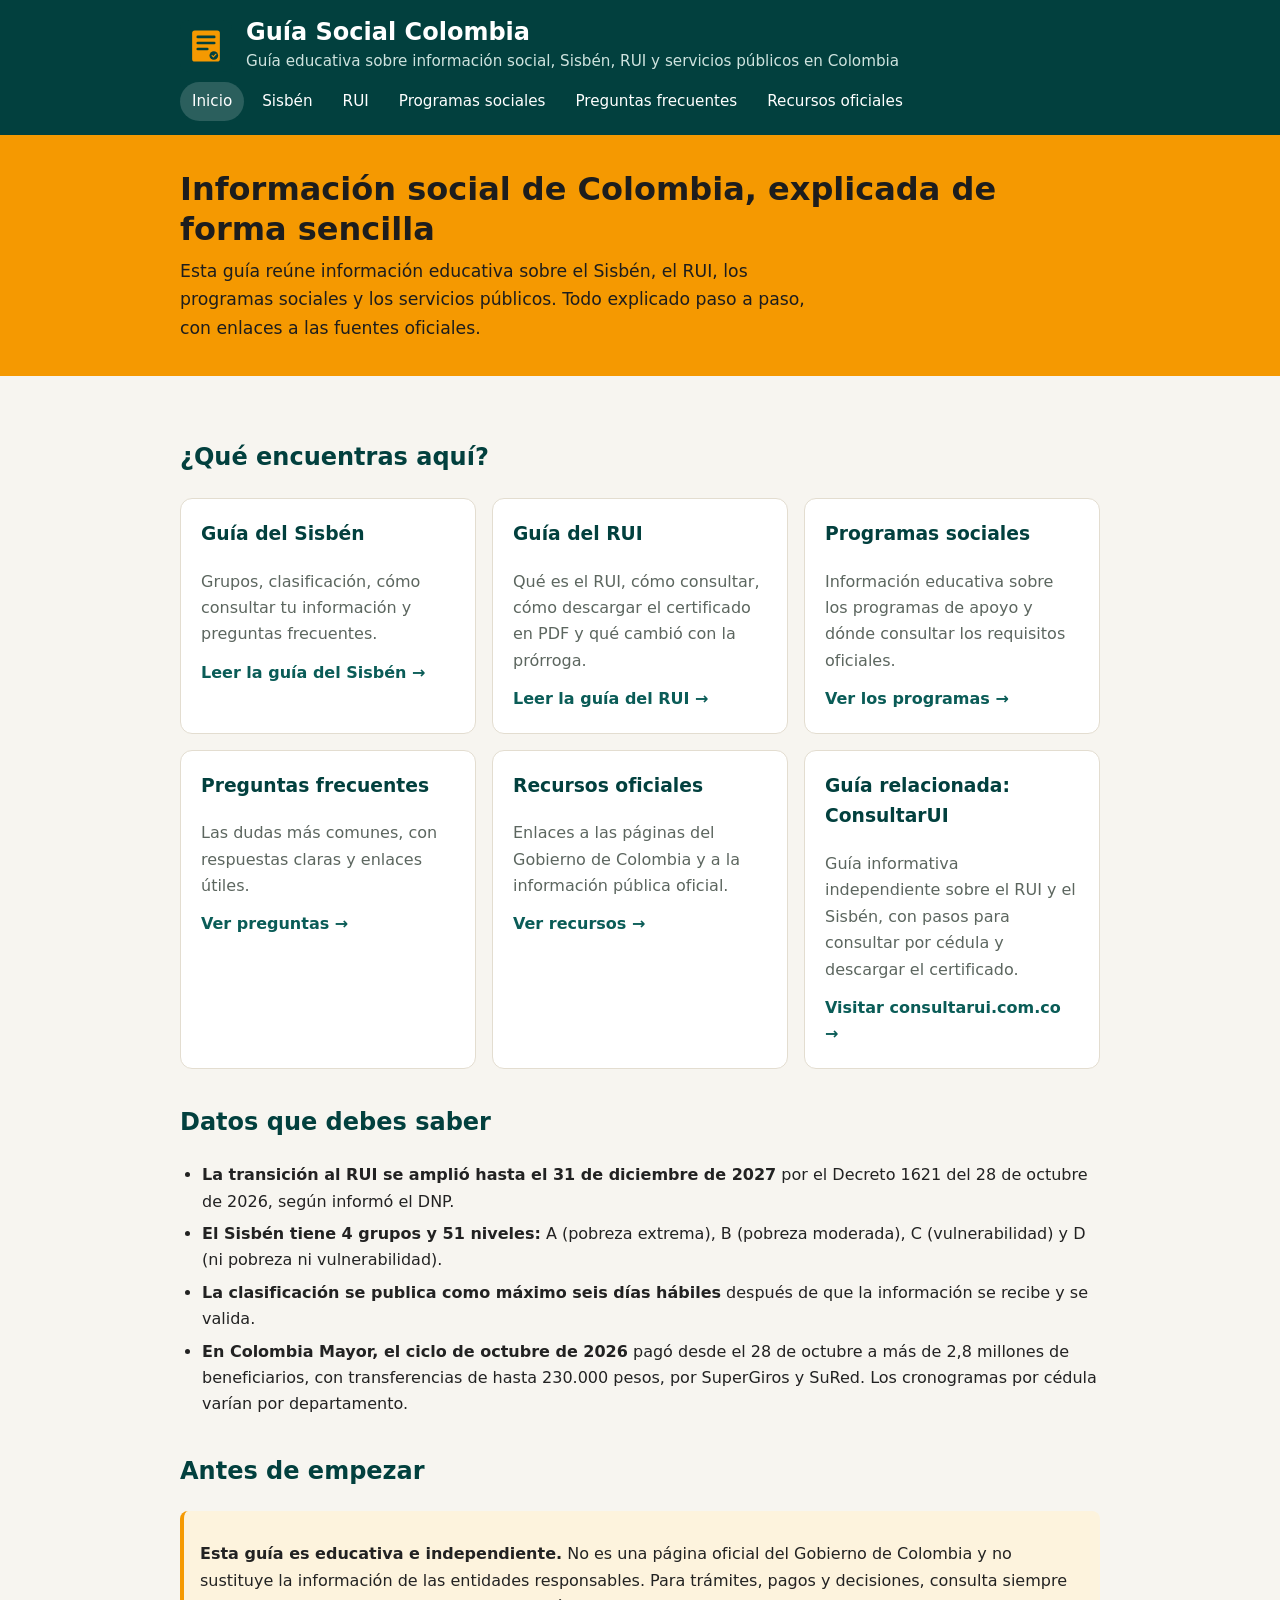
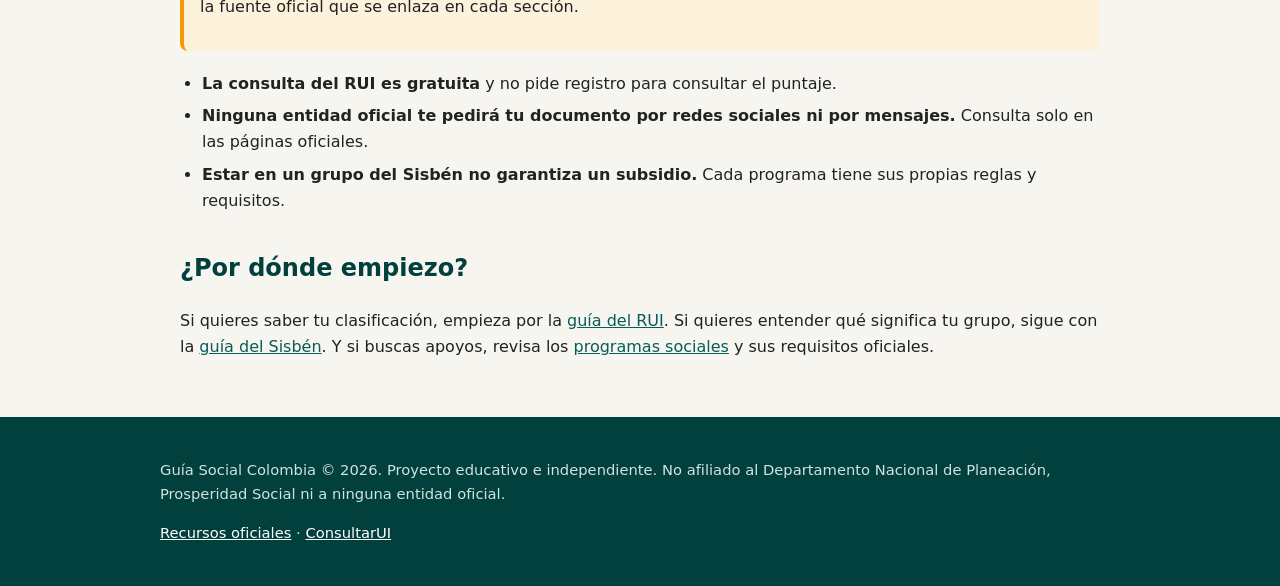
==== index.html @ 14fcf18b "Initial site: Guia Social Colombia" ====
<!DOCTYPE html>
<html lang="es">
<head>
<meta charset="UTF-8">
<meta name="viewport" content="width=device-width, initial-scale=1.0">
<title>Guía Social Colombia: Sisbén, RUI y programas sociales</title>
<meta name="description" content="Guía educativa sobre información social, Sisbén, RUI y servicios públicos en Colombia. Explicaciones sencillas, pasos para consultar y enlaces oficiales.">
<link rel="canonical" href="https://adrianbrooks09.github.io/Guia-Social-Colombia/">
<meta property="og:title" content="Guía Social Colombia: Sisbén, RUI y programas sociales">
<meta property="og:description" content="Guía educativa sobre información social, Sisbén, RUI y servicios públicos en Colombia.">
<meta property="og:type" content="website">
<meta property="og:url" content="https://adrianbrooks09.github.io/Guia-Social-Colombia/">
<link rel="stylesheet" href="style.css">
</head>
<body>
<header class="site">
  <div class="topbar">
    <img src="images/logo.svg" alt="Logo Guía Social Colombia">
    <div>
      <div class="name">Guía Social Colombia</div>
      <div class="tag">Guía educativa sobre información social, Sisbén, RUI y servicios públicos en Colombia</div>
    </div>
  </div>
  <nav class="main">
    <a href="index.html">Inicio</a>
    <a href="pages/sisben.html">Sisbén</a>
    <a href="pages/rui.html">RUI</a>
    <a href="pages/programas-sociales.html">Programas sociales</a>
    <a href="pages/preguntas-frecuentes.html">Preguntas frecuentes</a>
    <a href="pages/recursos-oficiales.html">Recursos oficiales</a>
  </nav>
</header>

<section class="hero">
  <div class="hero-inner">
    <h1>Información social de Colombia, explicada de forma sencilla</h1>
    <p>Esta guía reúne información educativa sobre el Sisbén, el RUI, los programas sociales y los servicios públicos. Todo explicado paso a paso, con enlaces a las fuentes oficiales.</p>
  </div>
</section>

<main>
  <h2>¿Qué encuentras aquí?</h2>
  <div class="cards">
    <div class="card">
      <h3>Guía del Sisbén</h3>
      <p>Grupos, clasificación, cómo consultar tu información y preguntas frecuentes.</p>
      <a href="pages/sisben.html">Leer la guía del Sisbén &rarr;</a>
    </div>
    <div class="card">
      <h3>Guía del RUI</h3>
      <p>Qué es el RUI, cómo consultar, cómo descargar el certificado en PDF y qué cambió con la prórroga.</p>
      <a href="pages/rui.html">Leer la guía del RUI &rarr;</a>
    </div>
    <div class="card">
      <h3>Programas sociales</h3>
      <p>Información educativa sobre los programas de apoyo y dónde consultar los requisitos oficiales.</p>
      <a href="pages/programas-sociales.html">Ver los programas &rarr;</a>
    </div>
    <div class="card">
      <h3>Preguntas frecuentes</h3>
      <p>Las dudas más comunes, con respuestas claras y enlaces útiles.</p>
      <a href="pages/preguntas-frecuentes.html">Ver preguntas &rarr;</a>
    </div>
    <div class="card">
      <h3>Recursos oficiales</h3>
      <p>Enlaces a las páginas del Gobierno de Colombia y a la información pública oficial.</p>
      <a href="pages/recursos-oficiales.html">Ver recursos &rarr;</a>
    </div>
    <div class="card">
      <h3>Guía relacionada: ConsultarUI</h3>
      <p>Guía informativa independiente sobre el RUI y el Sisbén, con pasos para consultar por cédula y descargar el certificado.</p>
      <a href="https://consultarui.com.co/" target="_blank" rel="noopener">Visitar consultarui.com.co &rarr;</a>
    </div>
  </div>

  <h2>Datos que debes saber</h2>
  <ul>
    <li><strong>La transición al RUI se amplió hasta el 31 de diciembre de 2027</strong> por el Decreto 1621 del 28 de octubre de 2026, según informó el DNP.</li>
    <li><strong>El Sisbén tiene 4 grupos y 51 niveles:</strong> A (pobreza extrema), B (pobreza moderada), C (vulnerabilidad) y D (ni pobreza ni vulnerabilidad).</li>
    <li><strong>La clasificación se publica como máximo seis días hábiles</strong> después de que la información se recibe y se valida.</li>
    <li><strong>En Colombia Mayor, el ciclo de octubre de 2026</strong> pagó desde el 28 de octubre a más de 2,8 millones de beneficiarios, con transferencias de hasta 230.000 pesos, por SuperGiros y SuRed. Los cronogramas por cédula varían por departamento.</li>
  </ul>

  <h2>Antes de empezar</h2>
  <div class="note">
    <p><strong>Esta guía es educativa e independiente.</strong> No es una página oficial del Gobierno de Colombia y no sustituye la información de las entidades responsables. Para trámites, pagos y decisiones, consulta siempre la fuente oficial que se enlaza en cada sección.</p>
  </div>
  <ul>
    <li><strong>La consulta del RUI es gratuita</strong> y no pide registro para consultar el puntaje.</li>
    <li><strong>Ninguna entidad oficial te pedirá tu documento por redes sociales ni por mensajes.</strong> Consulta solo en las páginas oficiales.</li>
    <li><strong>Estar en un grupo del Sisbén no garantiza un subsidio.</strong> Cada programa tiene sus propias reglas y requisitos.</li>
  </ul>

  <h2>¿Por dónde empiezo?</h2>
  <p>Si quieres saber tu clasificación, empieza por la <a href="pages/rui.html">guía del RUI</a>. Si quieres entender qué significa tu grupo, sigue con la <a href="pages/sisben.html">guía del Sisbén</a>. Y si buscas apoyos, revisa los <a href="pages/programas-sociales.html">programas sociales</a> y sus requisitos oficiales.</p>
</main>

<footer class="site">
  <div class="inner">
    <p>Guía Social Colombia &copy; <span id="year">2026</span>. Proyecto educativo e independiente. No afiliado al Departamento Nacional de Planeación, Prosperidad Social ni a ninguna entidad oficial.</p>
    <p><a href="pages/recursos-oficiales.html">Recursos oficiales</a> · <a href="https://consultarui.com.co/" target="_blank" rel="noopener">ConsultarUI</a></p>
  </div>
</footer>
<script src="script.js"></script>
</body>
</html>
---- style.css ----
:root {
  --teal: #02403e;
  --teal-light: #0a5c57;
  --yellow: #f59901;
  --yellow-soft: #fdf3dd;
  --bg: #f7f5f0;
  --card: #ffffff;
  --text: #222222;
  --muted: #5c665f;
  --line: #e3ddd0;
  --radius: 12px;
}

* { box-sizing: border-box; }

body {
  margin: 0;
  font-family: system-ui, -apple-system, "Segoe UI", Roboto, Arial, sans-serif;
  background: var(--bg);
  color: var(--text);
  line-height: 1.65;
}

a { color: var(--teal-light); }

header.site {
  background: var(--teal);
  color: #fff;
  padding: 0;
}

.topbar {
  max-width: 960px;
  margin: 0 auto;
  padding: 18px 20px 8px;
  display: flex;
  align-items: center;
  gap: 14px;
}

.topbar img { width: 52px; height: 52px; }

.topbar .name { font-size: 1.5rem; font-weight: 800; line-height: 1.2; }
.topbar .tag { font-size: 0.95rem; color: #cfe3df; margin-top: 2px; }

nav.main {
  max-width: 960px;
  margin: 0 auto;
  padding: 0 20px 14px;
  display: flex;
  flex-wrap: wrap;
  gap: 6px;
}

nav.main a {
  color: #fff;
  text-decoration: none;
  padding: 7px 12px;
  border-radius: 999px;
  font-size: 0.95rem;
}

nav.main a:hover, nav.main a.active { background: rgba(255, 255, 255, 0.16); }

.hero {
  background: var(--yellow);
  color: #1d1d1d;
}

.hero-inner {
  max-width: 960px;
  margin: 0 auto;
  padding: 34px 20px;
}

.hero h1 { margin: 0 0 8px; font-size: 2rem; line-height: 1.25; }
.hero p { margin: 0; font-size: 1.08rem; max-width: 640px; }

main { max-width: 960px; margin: 0 auto; padding: 28px 20px 40px; }

h2 { color: var(--teal); margin-top: 34px; }
h3 { color: var(--teal); margin-top: 26px; }

.cards {
  display: grid;
  grid-template-columns: repeat(auto-fit, minmax(240px, 1fr));
  gap: 16px;
  margin-top: 20px;
}

.card {
  background: var(--card);
  border: 1px solid var(--line);
  border-radius: var(--radius);
  padding: 20px;
}

.card h3 { margin-top: 0; }
.card p { margin-bottom: 12px; color: var(--muted); }
.card a { font-weight: 700; text-decoration: none; }

.note {
  background: var(--yellow-soft);
  border-left: 4px solid var(--yellow);
  border-radius: 8px;
  padding: 14px 16px;
  margin: 20px 0;
}

.warn {
  background: #fdf0e8;
  border-left: 4px solid #c0392b;
  border-radius: 8px;
  padding: 14px 16px;
  margin: 20px 0;
}

table {
  width: 100%;
  border-collapse: collapse;
  margin: 16px 0;
  background: var(--card);
}

th, td {
  border: 1px solid var(--line);
  padding: 10px 12px;
  text-align: left;
  vertical-align: top;
}

th { background: var(--teal); color: #fff; }

ul, ol { padding-left: 22px; }
li { margin-bottom: 6px; }

details {
  background: var(--card);
  border: 1px solid var(--line);
  border-radius: var(--radius);
  padding: 14px 16px;
  margin-bottom: 12px;
}

details summary {
  font-weight: 700;
  color: var(--teal);
  cursor: pointer;
}

footer.site {
  background: var(--teal);
  color: #cfe3df;
  padding: 26px 20px;
  font-size: 0.92rem;
}

footer.site .inner { max-width: 960px; margin: 0 auto; }
footer.site a { color: #fff; }

.steps li { margin-bottom: 10px; }

@media (max-width: 600px) {
  .hero h1 { font-size: 1.55rem; }
  .topbar .name { font-size: 1.25rem; }
}
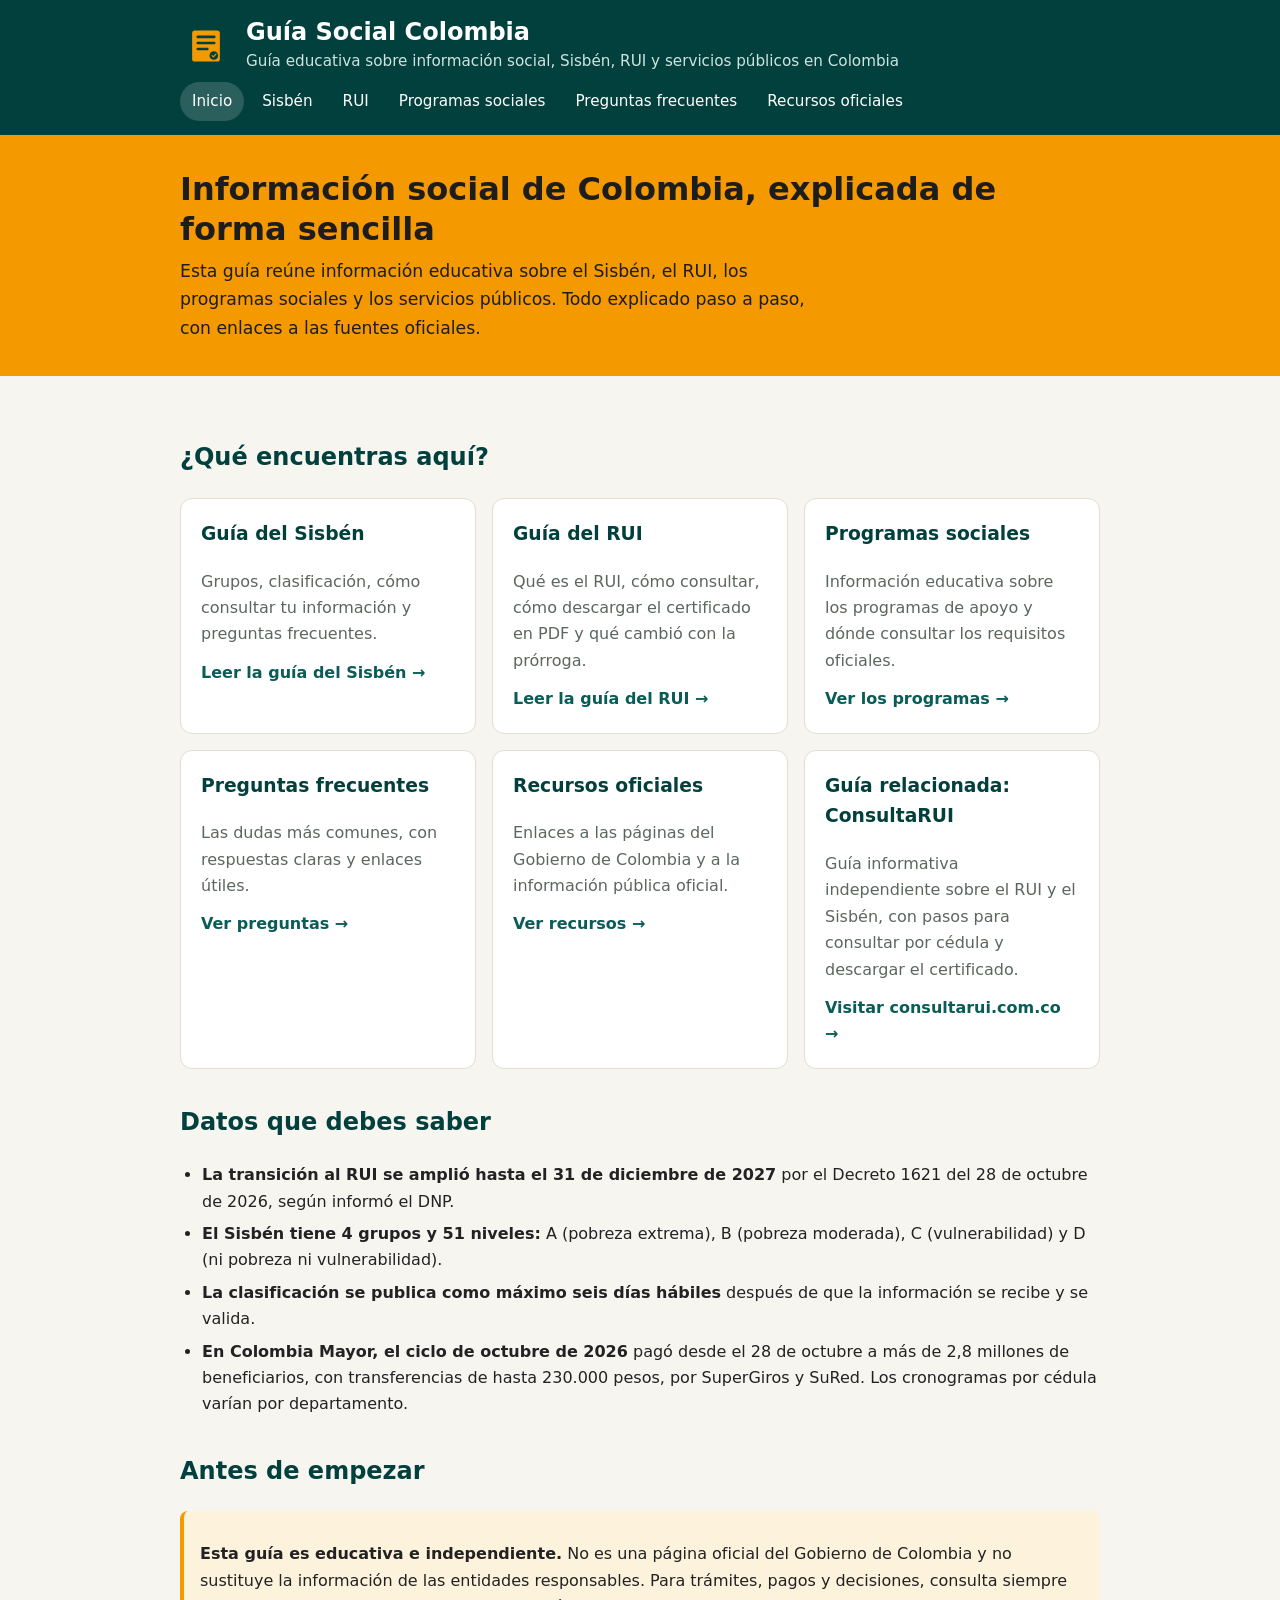
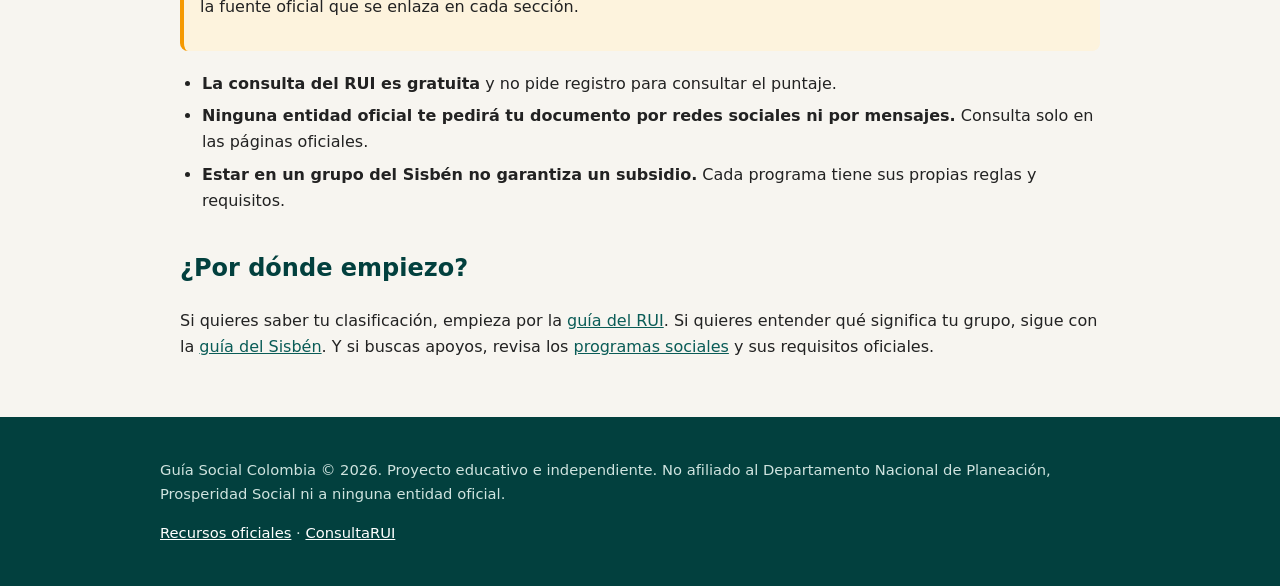
==== commit a93f7091: "Rename related guide to ConsultaRUI" ====
--- a/index.html
+++ b/index.html
@@ -67,7 +67,7 @@
       <a href="pages/recursos-oficiales.html">Ver recursos &rarr;</a>
     </div>
     <div class="card">
-      <h3>Guía relacionada: ConsultarUI</h3>
+      <h3>Guía relacionada: ConsultaRUI</h3>
       <p>Guía informativa independiente sobre el RUI y el Sisbén, con pasos para consultar por cédula y descargar el certificado.</p>
       <a href="https://consultarui.com.co/" target="_blank" rel="noopener">Visitar consultarui.com.co &rarr;</a>
     </div>
@@ -98,7 +98,7 @@
 <footer class="site">
   <div class="inner">
     <p>Guía Social Colombia &copy; <span id="year">2026</span>. Proyecto educativo e independiente. No afiliado al Departamento Nacional de Planeación, Prosperidad Social ni a ninguna entidad oficial.</p>
-    <p><a href="pages/recursos-oficiales.html">Recursos oficiales</a> · <a href="https://consultarui.com.co/" target="_blank" rel="noopener">ConsultarUI</a></p>
+    <p><a href="pages/recursos-oficiales.html">Recursos oficiales</a> · <a href="https://consultarui.com.co/" target="_blank" rel="noopener">ConsultaRUI</a></p>
   </div>
 </footer>
 <script src="script.js"></script>
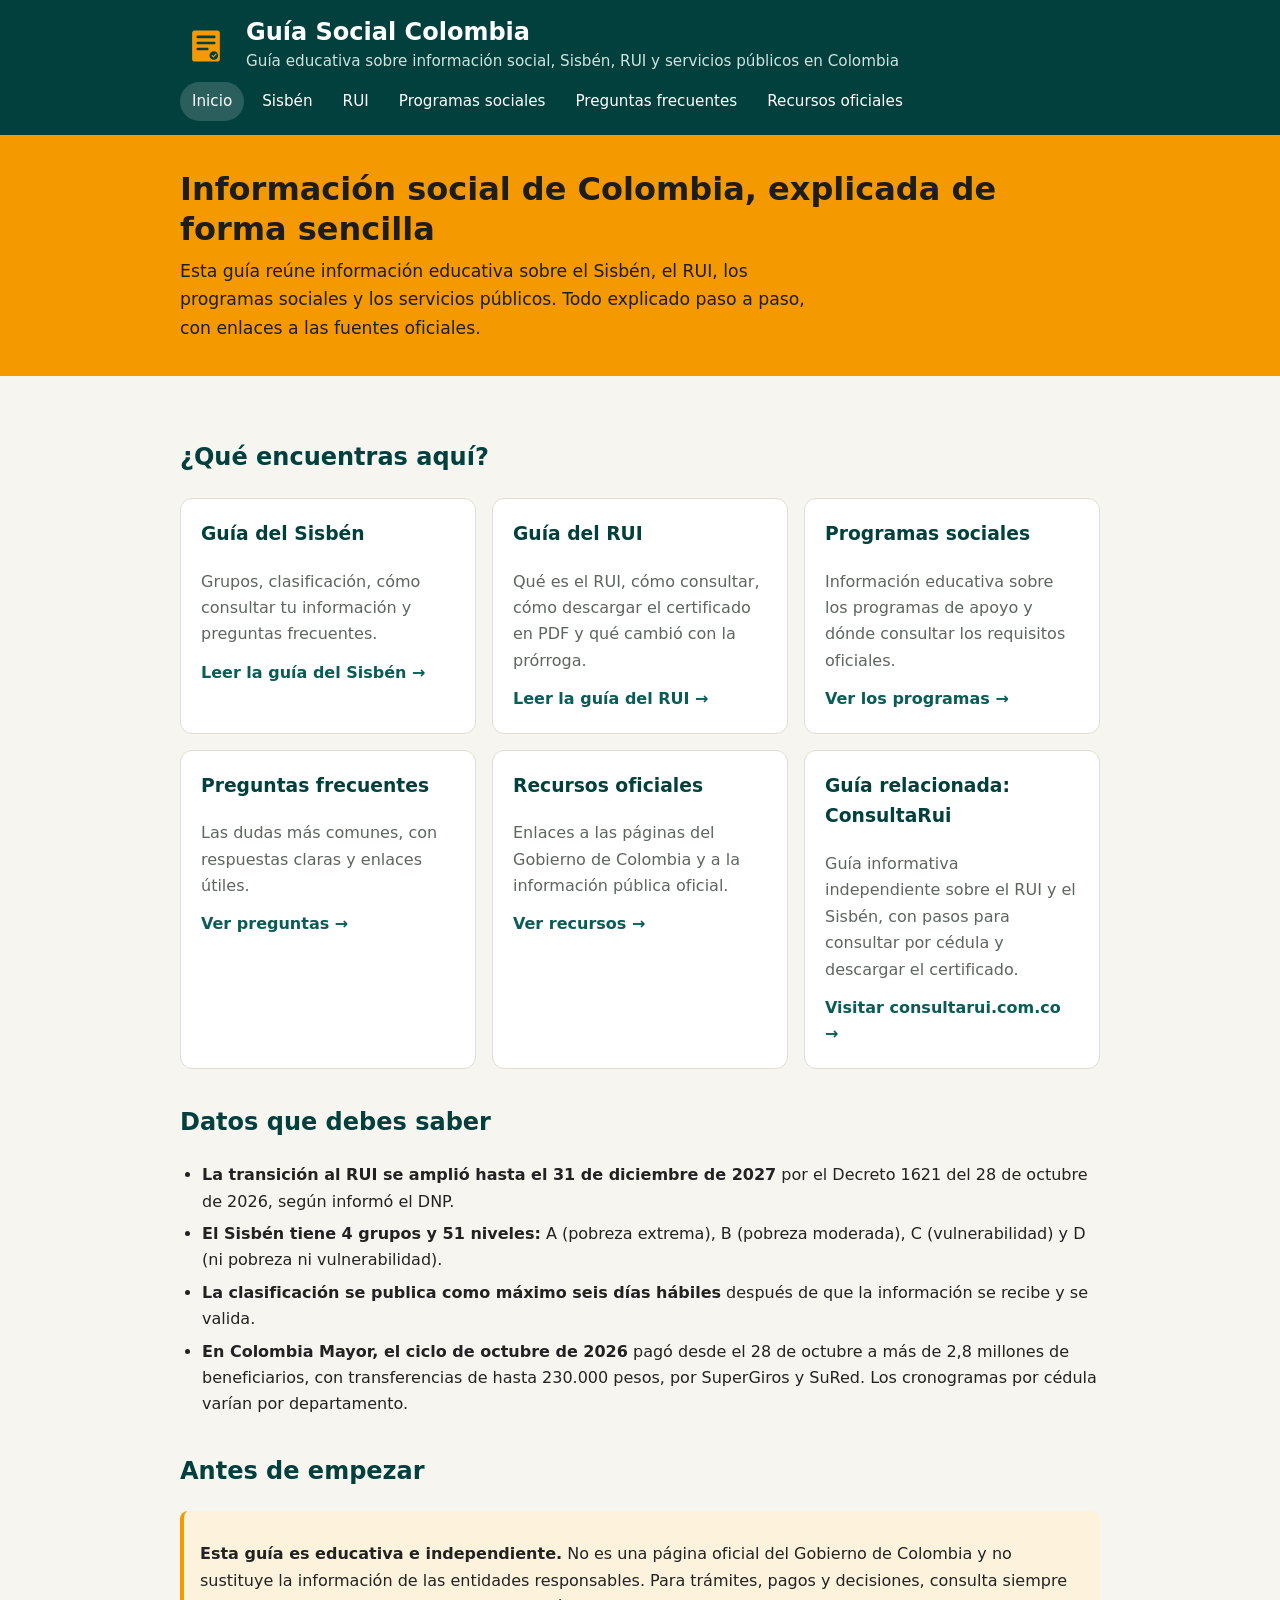
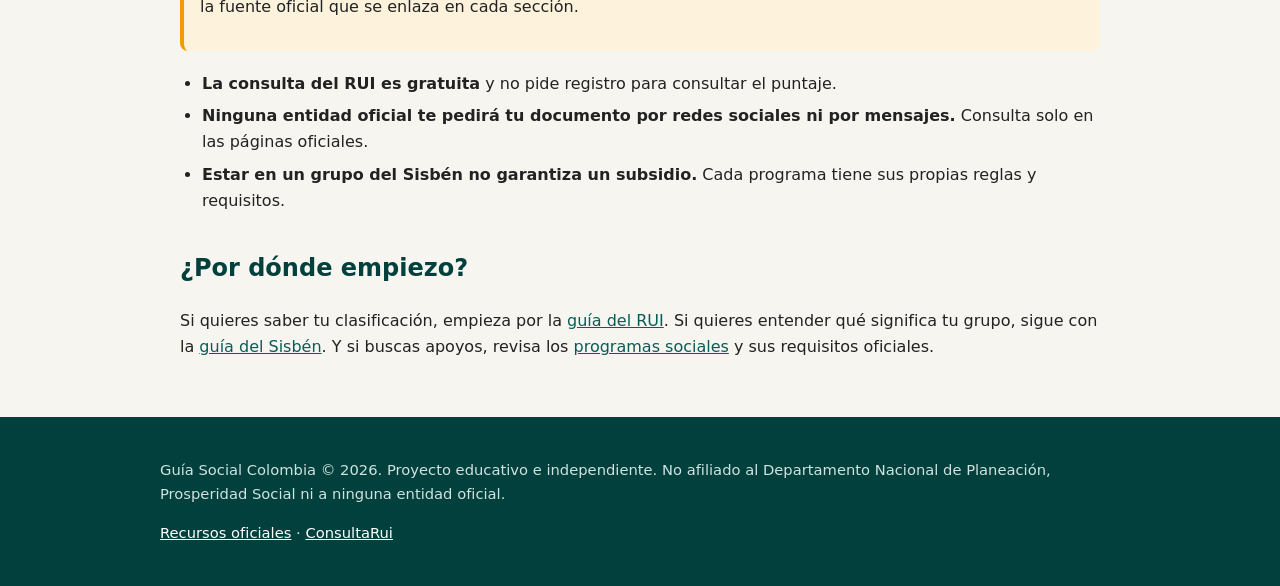
==== commit 371e1528: "Rename related guide to ConsultaRui" ====
--- a/index.html
+++ b/index.html
@@ -67,7 +67,7 @@
       <a href="pages/recursos-oficiales.html">Ver recursos &rarr;</a>
     </div>
     <div class="card">
-      <h3>Guía relacionada: ConsultaRUI</h3>
+      <h3>Guía relacionada: ConsultaRui</h3>
       <p>Guía informativa independiente sobre el RUI y el Sisbén, con pasos para consultar por cédula y descargar el certificado.</p>
       <a href="https://consultarui.com.co/" target="_blank" rel="noopener">Visitar consultarui.com.co &rarr;</a>
     </div>
@@ -98,7 +98,7 @@
 <footer class="site">
   <div class="inner">
     <p>Guía Social Colombia &copy; <span id="year">2026</span>. Proyecto educativo e independiente. No afiliado al Departamento Nacional de Planeación, Prosperidad Social ni a ninguna entidad oficial.</p>
-    <p><a href="pages/recursos-oficiales.html">Recursos oficiales</a> · <a href="https://consultarui.com.co/" target="_blank" rel="noopener">ConsultaRUI</a></p>
+    <p><a href="pages/recursos-oficiales.html">Recursos oficiales</a> · <a href="https://consultarui.com.co/" target="_blank" rel="noopener">ConsultaRui</a></p>
   </div>
 </footer>
 <script src="script.js"></script>
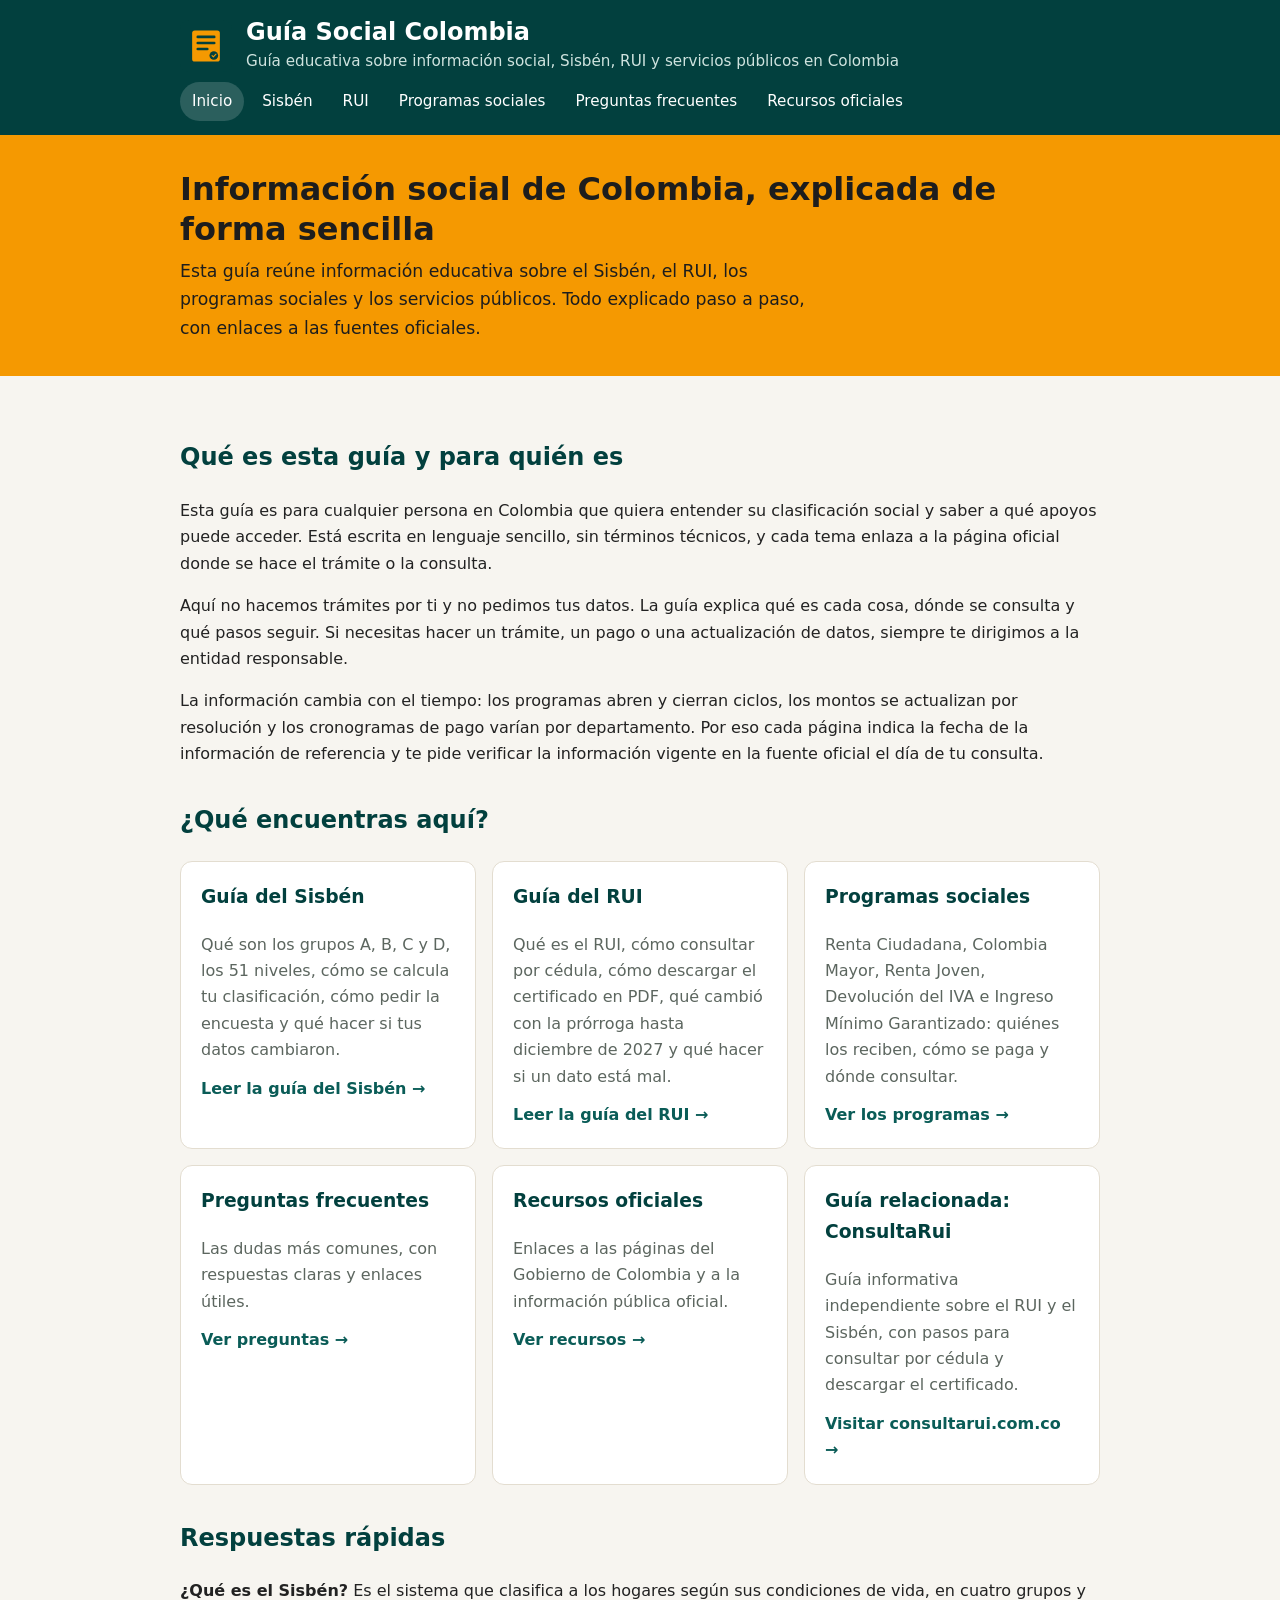
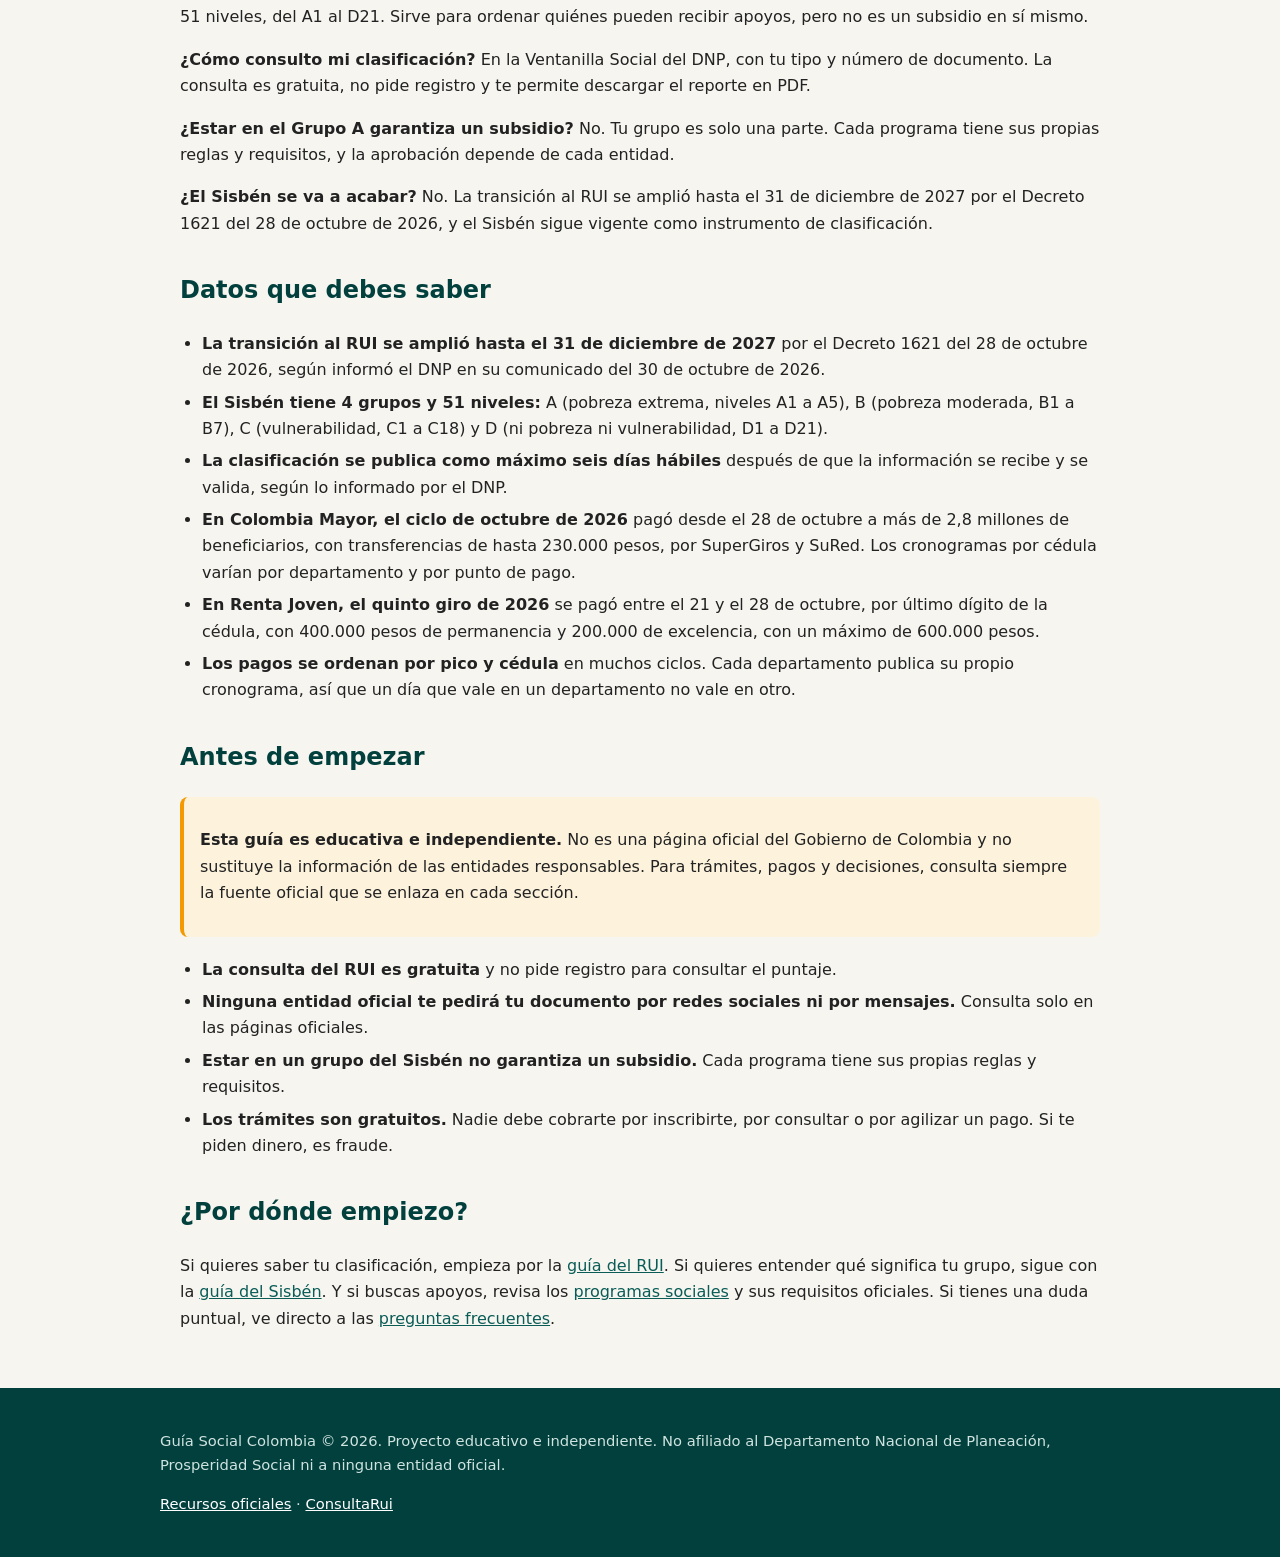
==== commit af354b32: "Expand content: full guides with verified details" ====
--- a/index.html
+++ b/index.html
@@ -39,21 +39,26 @@
 </section>
 
 <main>
+  <h2>Qué es esta guía y para quién es</h2>
+  <p>Esta guía es para cualquier persona en Colombia que quiera entender su clasificación social y saber a qué apoyos puede acceder. Está escrita en lenguaje sencillo, sin términos técnicos, y cada tema enlaza a la página oficial donde se hace el trámite o la consulta.</p>
+  <p>Aquí no hacemos trámites por ti y no pedimos tus datos. La guía explica qué es cada cosa, dónde se consulta y qué pasos seguir. Si necesitas hacer un trámite, un pago o una actualización de datos, siempre te dirigimos a la entidad responsable.</p>
+  <p>La información cambia con el tiempo: los programas abren y cierran ciclos, los montos se actualizan por resolución y los cronogramas de pago varían por departamento. Por eso cada página indica la fecha de la información de referencia y te pide verificar la información vigente en la fuente oficial el día de tu consulta.</p>
+
   <h2>¿Qué encuentras aquí?</h2>
   <div class="cards">
     <div class="card">
       <h3>Guía del Sisbén</h3>
-      <p>Grupos, clasificación, cómo consultar tu información y preguntas frecuentes.</p>
+      <p>Qué son los grupos A, B, C y D, los 51 niveles, cómo se calcula tu clasificación, cómo pedir la encuesta y qué hacer si tus datos cambiaron.</p>
       <a href="pages/sisben.html">Leer la guía del Sisbén &rarr;</a>
     </div>
     <div class="card">
       <h3>Guía del RUI</h3>
-      <p>Qué es el RUI, cómo consultar, cómo descargar el certificado en PDF y qué cambió con la prórroga.</p>
+      <p>Qué es el RUI, cómo consultar por cédula, cómo descargar el certificado en PDF, qué cambió con la prórroga hasta diciembre de 2027 y qué hacer si un dato está mal.</p>
       <a href="pages/rui.html">Leer la guía del RUI &rarr;</a>
     </div>
     <div class="card">
       <h3>Programas sociales</h3>
-      <p>Información educativa sobre los programas de apoyo y dónde consultar los requisitos oficiales.</p>
+      <p>Renta Ciudadana, Colombia Mayor, Renta Joven, Devolución del IVA e Ingreso Mínimo Garantizado: quiénes los reciben, cómo se paga y dónde consultar.</p>
       <a href="pages/programas-sociales.html">Ver los programas &rarr;</a>
     </div>
     <div class="card">
@@ -73,12 +78,20 @@
     </div>
   </div>
 
+  <h2>Respuestas rápidas</h2>
+  <p><strong>¿Qué es el Sisbén?</strong> Es el sistema que clasifica a los hogares según sus condiciones de vida, en cuatro grupos y 51 niveles, del A1 al D21. Sirve para ordenar quiénes pueden recibir apoyos, pero no es un subsidio en sí mismo.</p>
+  <p><strong>¿Cómo consulto mi clasificación?</strong> En la Ventanilla Social del DNP, con tu tipo y número de documento. La consulta es gratuita, no pide registro y te permite descargar el reporte en PDF.</p>
+  <p><strong>¿Estar en el Grupo A garantiza un subsidio?</strong> No. Tu grupo es solo una parte. Cada programa tiene sus propias reglas y requisitos, y la aprobación depende de cada entidad.</p>
+  <p><strong>¿El Sisbén se va a acabar?</strong> No. La transición al RUI se amplió hasta el 31 de diciembre de 2027 por el Decreto 1621 del 28 de octubre de 2026, y el Sisbén sigue vigente como instrumento de clasificación.</p>
+
   <h2>Datos que debes saber</h2>
   <ul>
-    <li><strong>La transición al RUI se amplió hasta el 31 de diciembre de 2027</strong> por el Decreto 1621 del 28 de octubre de 2026, según informó el DNP.</li>
-    <li><strong>El Sisbén tiene 4 grupos y 51 niveles:</strong> A (pobreza extrema), B (pobreza moderada), C (vulnerabilidad) y D (ni pobreza ni vulnerabilidad).</li>
-    <li><strong>La clasificación se publica como máximo seis días hábiles</strong> después de que la información se recibe y se valida.</li>
-    <li><strong>En Colombia Mayor, el ciclo de octubre de 2026</strong> pagó desde el 28 de octubre a más de 2,8 millones de beneficiarios, con transferencias de hasta 230.000 pesos, por SuperGiros y SuRed. Los cronogramas por cédula varían por departamento.</li>
+    <li><strong>La transición al RUI se amplió hasta el 31 de diciembre de 2027</strong> por el Decreto 1621 del 28 de octubre de 2026, según informó el DNP en su comunicado del 30 de octubre de 2026.</li>
+    <li><strong>El Sisbén tiene 4 grupos y 51 niveles:</strong> A (pobreza extrema, niveles A1 a A5), B (pobreza moderada, B1 a B7), C (vulnerabilidad, C1 a C18) y D (ni pobreza ni vulnerabilidad, D1 a D21).</li>
+    <li><strong>La clasificación se publica como máximo seis días hábiles</strong> después de que la información se recibe y se valida, según lo informado por el DNP.</li>
+    <li><strong>En Colombia Mayor, el ciclo de octubre de 2026</strong> pagó desde el 28 de octubre a más de 2,8 millones de beneficiarios, con transferencias de hasta 230.000 pesos, por SuperGiros y SuRed. Los cronogramas por cédula varían por departamento y por punto de pago.</li>
+    <li><strong>En Renta Joven, el quinto giro de 2026</strong> se pagó entre el 21 y el 28 de octubre, por último dígito de la cédula, con 400.000 pesos de permanencia y 200.000 de excelencia, con un máximo de 600.000 pesos.</li>
+    <li><strong>Los pagos se ordenan por pico y cédula</strong> en muchos ciclos. Cada departamento publica su propio cronograma, así que un día que vale en un departamento no vale en otro.</li>
   </ul>
 
   <h2>Antes de empezar</h2>
@@ -89,10 +102,11 @@
     <li><strong>La consulta del RUI es gratuita</strong> y no pide registro para consultar el puntaje.</li>
     <li><strong>Ninguna entidad oficial te pedirá tu documento por redes sociales ni por mensajes.</strong> Consulta solo en las páginas oficiales.</li>
     <li><strong>Estar en un grupo del Sisbén no garantiza un subsidio.</strong> Cada programa tiene sus propias reglas y requisitos.</li>
+    <li><strong>Los trámites son gratuitos.</strong> Nadie debe cobrarte por inscribirte, por consultar o por agilizar un pago. Si te piden dinero, es fraude.</li>
   </ul>
 
   <h2>¿Por dónde empiezo?</h2>
-  <p>Si quieres saber tu clasificación, empieza por la <a href="pages/rui.html">guía del RUI</a>. Si quieres entender qué significa tu grupo, sigue con la <a href="pages/sisben.html">guía del Sisbén</a>. Y si buscas apoyos, revisa los <a href="pages/programas-sociales.html">programas sociales</a> y sus requisitos oficiales.</p>
+  <p>Si quieres saber tu clasificación, empieza por la <a href="pages/rui.html">guía del RUI</a>. Si quieres entender qué significa tu grupo, sigue con la <a href="pages/sisben.html">guía del Sisbén</a>. Y si buscas apoyos, revisa los <a href="pages/programas-sociales.html">programas sociales</a> y sus requisitos oficiales. Si tienes una duda puntual, ve directo a las <a href="pages/preguntas-frecuentes.html">preguntas frecuentes</a>.</p>
 </main>
 
 <footer class="site">
